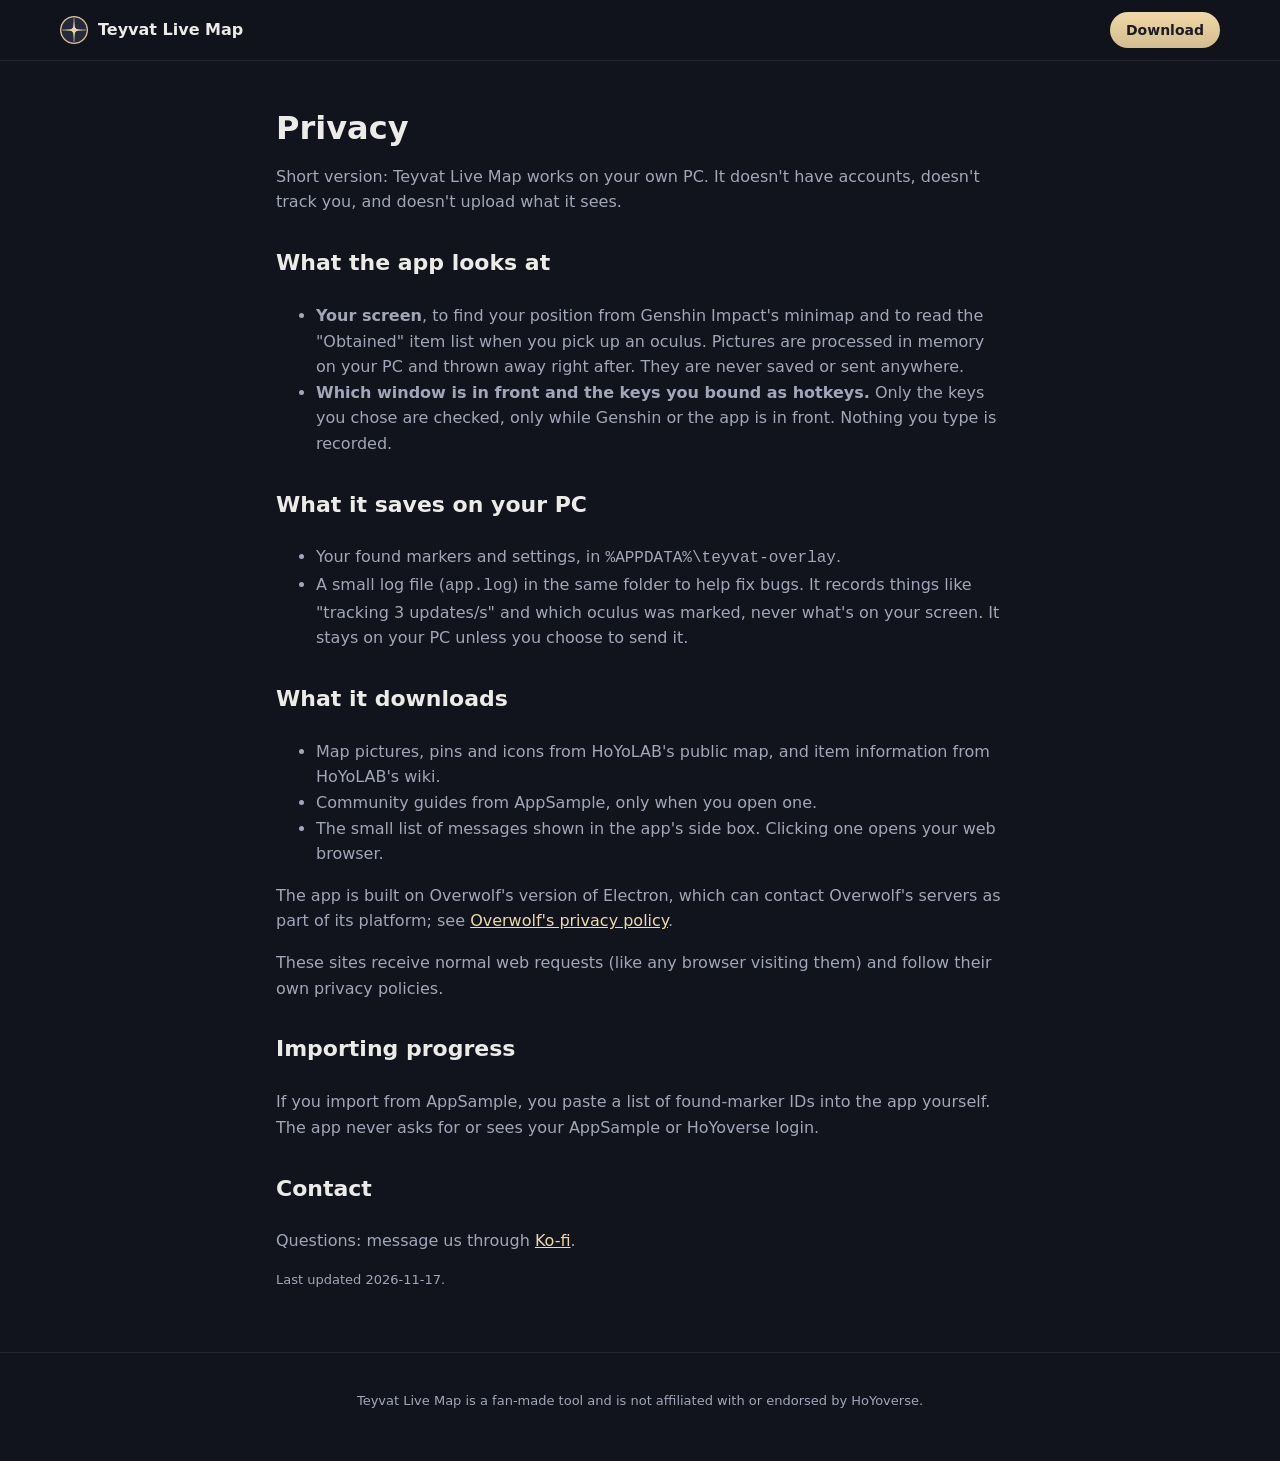
==== privacy.html @ 287334b7 "Website 2026-11-17T15:27" ====
<!doctype html>
<html lang="en">
<head>
<meta charset="utf-8">
<meta name="viewport" content="width=device-width, initial-scale=1">
<title>Privacy – Teyvat Live Map</title>
<meta name="description" content="What Teyvat Live Map, the free interactive Genshin Impact map overlay, does with your data: it reads your screen on your own PC only and uploads nothing.">
<link rel="canonical" href="https://gaminggouda.github.io/teyvat-live-map/privacy.html">
<link rel="icon" type="image/png" sizes="32x32" href="img/favicon-32.png">
<link rel="stylesheet" href="style.css">
<style>.doc { max-width: 760px; margin: 0 auto; padding: 48px 16px; } .doc p, .doc li { color: var(--muted); } .doc h2 { text-align: left; font-size: 22px; margin-top: 1.6em; }</style>
</head>
<body>
<header class="top">
  <a class="brand" href="./"><img src="img/icon-192.png" alt="" width="28" height="28"> Teyvat Live Map</a>
  <nav><a class="btn small" href="https://github.com/GamingGouda/teyvat-live-map/releases/latest/download/Teyvat-Live-Map-Setup.exe">Download</a></nav>
</header>
<main class="doc">
  <h1>Privacy</h1>
  <p>Short version: Teyvat Live Map works on your own PC. It doesn't have accounts, doesn't track you, and doesn't upload what it sees.</p>

  <h2>What the app looks at</h2>
  <ul>
    <li><b>Your screen</b>, to find your position from Genshin Impact's minimap and to read the "Obtained" item list when you pick up an oculus. Pictures are processed in memory on your PC and thrown away right after. They are never saved or sent anywhere.</li>
    <li><b>Which window is in front and the keys you bound as hotkeys.</b> Only the keys you chose are checked, only while Genshin or the app is in front. Nothing you type is recorded.</li>
  </ul>

  <h2>What it saves on your PC</h2>
  <ul>
    <li>Your found markers and settings, in <code>%APPDATA%\teyvat-overlay</code>.</li>
    <li>A small log file (<code>app.log</code>) in the same folder to help fix bugs. It records things like "tracking 3 updates/s" and which oculus was marked, never what's on your screen. It stays on your PC unless you choose to send it.</li>
  </ul>

  <h2>What it downloads</h2>
  <ul>
    <li>Map pictures, pins and icons from HoYoLAB's public map, and item information from HoYoLAB's wiki.</li>
    <li>Community guides from AppSample, only when you open one.</li>
    <li>The small list of messages shown in the app's side box. Clicking one opens your web browser.</li>
  </ul>
  <p>The app is built on Overwolf's version of Electron, which can contact Overwolf's servers as part of its platform; see <a href="https://www.overwolf.com/legal/privacy/">Overwolf's privacy policy</a>.</p>
  <p>These sites receive normal web requests (like any browser visiting them) and follow their own privacy policies.</p>

  <h2>Importing progress</h2>
  <p>If you import from AppSample, you paste a list of found-marker IDs into the app yourself. The app never asks for or sees your AppSample or HoYoverse login.</p>

  <h2>Contact</h2>
  <p>Questions: message us through <a href="https://ko-fi.com/goudahelp">Ko-fi</a>.</p>
  <p class="fine">Last updated 2026-11-17.</p>
</main>
<footer><p class="fine">Teyvat Live Map is a fan-made tool and is not affiliated with or endorsed by HoYoverse.</p></footer>
</body>
</html>
---- style.css ----
:root {
  --bg: #11131d; --panel: #1a1d2b; --card: #20243a; --line: rgba(255,255,255,.08);
  --text: #ecebe6; --muted: #a3a6b8; --gold: #d3bc8e; --gold-2: #f0d9a6; --accent: #6fcf97;
  color-scheme: dark;
}
* { box-sizing: border-box; }
html { scroll-behavior: smooth; }
body { margin: 0; background: var(--bg); color: var(--text); font: 16px/1.6 Inter, system-ui, -apple-system, Segoe UI, sans-serif; }
a { color: var(--gold-2); }
img { max-width: 100%; height: auto; display: block; }
h1, h2, h3 { line-height: 1.2; margin: 0 0 .5em; }
h2 { font-size: clamp(26px, 4vw, 36px); text-align: center; margin-bottom: 1.2em; }

.top { position: sticky; top: 0; z-index: 5; display: flex; align-items: center; justify-content: space-between; gap: 16px;
  padding: 12px max(16px, calc((100% - 1160px) / 2)); background: rgba(17,19,29,.85); backdrop-filter: blur(10px); border-bottom: 1px solid var(--line); }
.brand { display: flex; align-items: center; gap: 10px; color: var(--text); text-decoration: none; font-weight: 700; }
.brand img { border-radius: 8px; }
.top nav { display: flex; align-items: center; gap: 20px; }
.top nav a:not(.btn) { color: var(--muted); text-decoration: none; font-size: 14px; }
.top nav a:not(.btn):hover { color: var(--text); }

.btn { display: inline-block; padding: 13px 26px; border-radius: 999px; background: linear-gradient(180deg, var(--gold-2), var(--gold));
  color: #1a1c28; font-weight: 700; text-decoration: none; box-shadow: 0 8px 24px rgba(211,188,142,.25); transition: transform .15s; }
.btn:hover { transform: translateY(-1px); }
.btn.small { padding: 7px 16px; font-size: 14px; box-shadow: none; }
.btn.ghost { background: transparent; color: var(--text); border: 1px solid var(--line); box-shadow: none; }

main > section { padding: 72px max(16px, calc((100% - 1160px) / 2)); }

.hero { display: grid; grid-template-columns: 1fr 1.15fr; gap: 48px; align-items: center; padding-top: 56px !important;
  background: radial-gradient(ellipse at 70% 0%, rgba(211,188,142,.14), transparent 60%); }
.eyebrow { color: var(--gold); font-size: 13px; letter-spacing: .08em; text-transform: uppercase; margin: 0 0 12px; }
.hero h1 { font-size: clamp(34px, 5vw, 54px); letter-spacing: -.02em; }
.hero h1 span { color: var(--gold-2); }
.lead { color: var(--muted); font-size: 18px; max-width: 34em; }
.cta { display: flex; flex-wrap: wrap; gap: 12px; margin: 28px 0 14px; }
.fine { color: var(--muted); font-size: 13px; }
.hero-media img, .hero-media video { border-radius: 16px; border: 1px solid var(--line); box-shadow: 0 30px 80px rgba(0,0,0,.5); width: 100%; }

.grid { display: grid; grid-template-columns: repeat(4, 1fr); gap: 16px; }
.grid article { background: var(--panel); border: 1px solid var(--line); border-radius: 16px; padding: 22px; }
.grid h3 { font-size: 17px; color: var(--gold-2); }
.grid p { color: var(--muted); font-size: 15px; margin: 0; }

.shots { display: grid; grid-template-columns: 1fr 1fr 300px; gap: 20px; align-items: start; padding-top: 0 !important; }
.shots figure { margin: 0; }
.shots img { border-radius: 14px; border: 1px solid var(--line); }
.shots figcaption { color: var(--muted); font-size: 14px; margin-top: 8px; text-align: center; }

.how ol { max-width: 760px; margin: 0 auto; padding: 0; list-style: none; counter-reset: s; display: grid; gap: 14px; }
.how li { counter-increment: s; background: var(--panel); border: 1px solid var(--line); border-radius: 14px; padding: 18px 20px 18px 64px; position: relative; color: var(--muted); }
.how li::before { content: counter(s); position: absolute; left: 20px; top: 16px; width: 30px; height: 30px; border-radius: 50%;
  background: var(--gold); color: #1a1c28; font-weight: 700; display: grid; place-items: center; }
.how li b { color: var(--text); }
.note { max-width: 760px; margin: 22px auto 0; text-align: center; color: var(--muted); font-size: 14px; }

.faq { max-width: 820px; margin: 0 auto; }
.faq details { background: var(--panel); border: 1px solid var(--line); border-radius: 12px; padding: 4px 18px; margin-bottom: 10px; }
.faq summary { cursor: pointer; padding: 12px 0; font-weight: 600; }
.faq details p { color: var(--muted); margin: 0 0 14px; }

.final { text-align: center; background: radial-gradient(ellipse at 50% 100%, rgba(211,188,142,.12), transparent 60%); }

footer { text-align: center; padding: 32px 16px 48px; border-top: 1px solid var(--line); color: var(--muted); }
footer p { margin: 6px 0; }

@media (max-width: 960px) {
  .hero { grid-template-columns: 1fr; }
  .grid { grid-template-columns: 1fr 1fr; }
  .shots { grid-template-columns: 1fr; }
  .shots .small img { max-width: 300px; margin: 0 auto; }
}
@media (max-width: 600px) {
  .grid { grid-template-columns: 1fr; }
  .top nav a:not(.btn) { display: none; }
  main > section { padding-top: 48px; padding-bottom: 48px; }
}
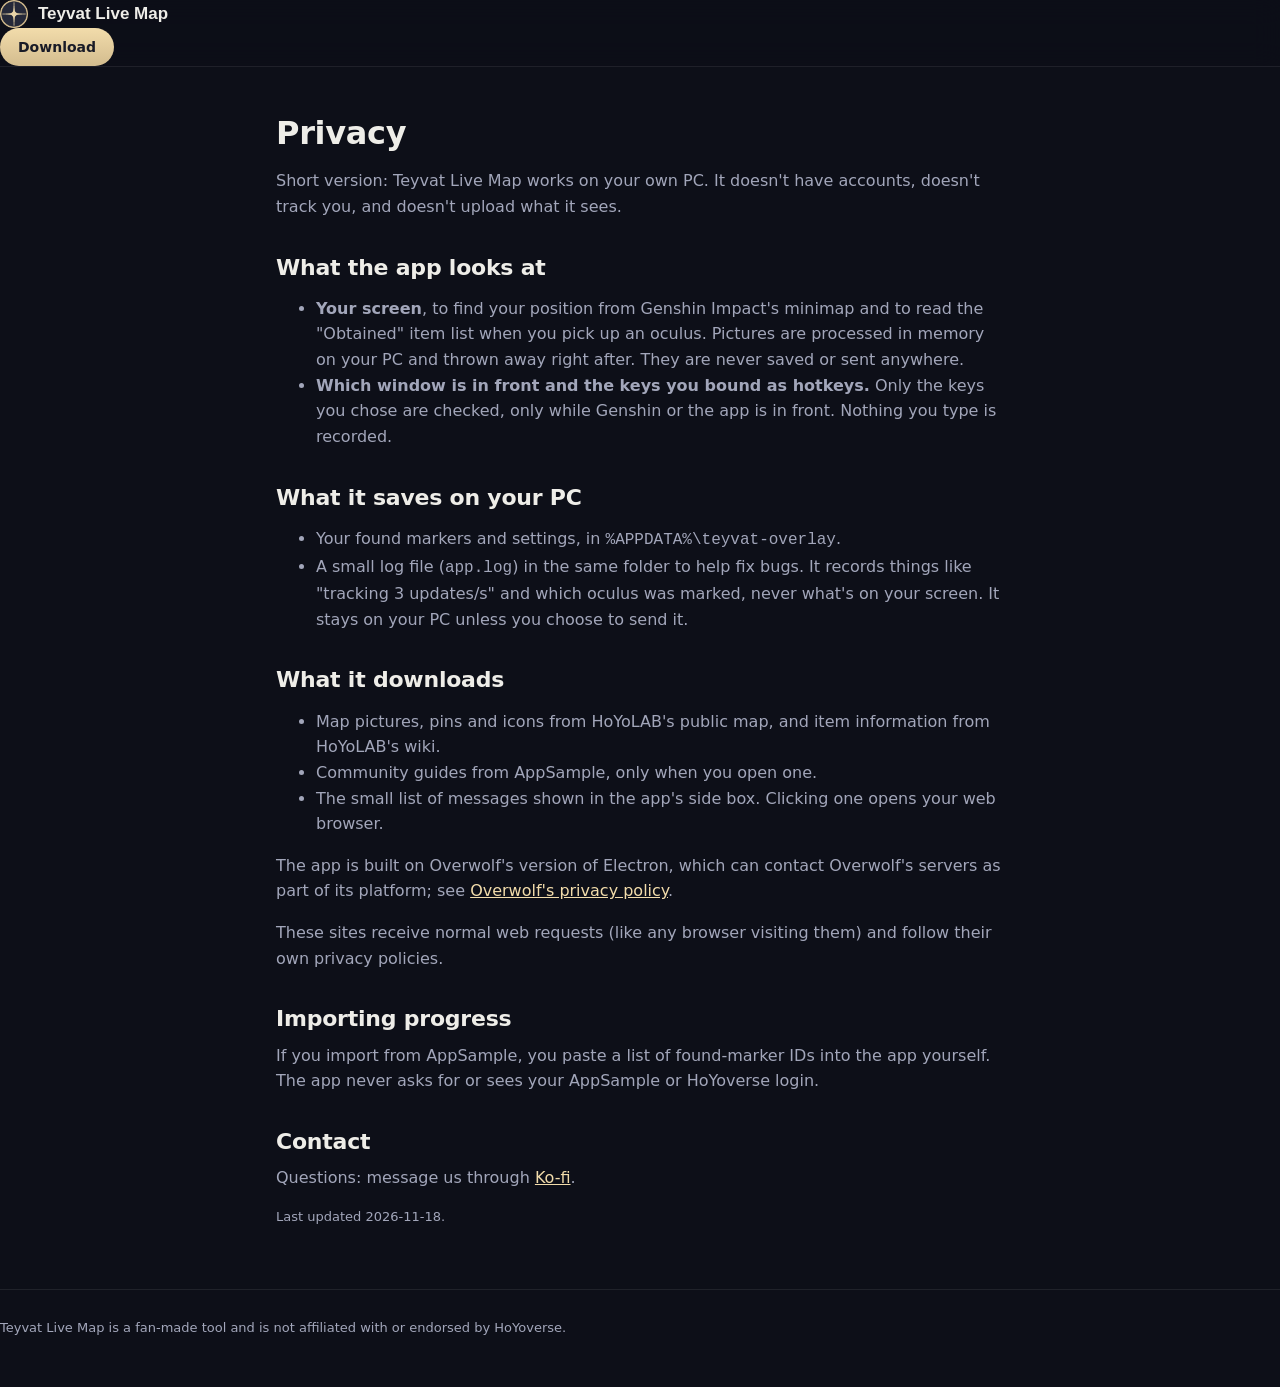
==== commit 8194a270: "Website 2026-11-18T00:06" ====
--- a/privacy.html
+++ b/privacy.html
@@ -45,7 +45,7 @@
 
   <h2>Contact</h2>
   <p>Questions: message us through <a href="https://ko-fi.com/goudahelp">Ko-fi</a>.</p>
-  <p class="fine">Last updated 2026-11-17.</p>
+  <p class="fine">Last updated 2026-11-18.</p>
 </main>
 <footer><p class="fine">Teyvat Live Map is a fan-made tool and is not affiliated with or endorsed by HoYoverse.</p></footer>
 </body>
--- a/style.css
+++ b/style.css
@@ -1,77 +1,180 @@
 :root {
-  --bg: #11131d; --panel: #1a1d2b; --card: #20243a; --line: rgba(255,255,255,.08);
-  --text: #ecebe6; --muted: #a3a6b8; --gold: #d3bc8e; --gold-2: #f0d9a6; --accent: #6fcf97;
+  --bg: #0d0f18; --bg-2: #121522; --panel: #171a2a; --card: #1c2033; --line: rgba(255,255,255,.08); --line-2: rgba(255,255,255,.14);
+  --text: #eeede8; --muted: #a2a6ba; --gold: #d3bc8e; --gold-2: #f2dcab; --anemo: #5fe3c8; --ok: #6fcf97;
+  --radius: 18px;
   color-scheme: dark;
 }
 * { box-sizing: border-box; }
 html { scroll-behavior: smooth; }
-body { margin: 0; background: var(--bg); color: var(--text); font: 16px/1.6 Inter, system-ui, -apple-system, Segoe UI, sans-serif; }
+body { margin: 0; background: var(--bg); color: var(--text); font: 16px/1.6 Inter, system-ui, -apple-system, "Segoe UI", sans-serif; overflow-x: hidden; }
 a { color: var(--gold-2); }
 img { max-width: 100%; height: auto; display: block; }
-h1, h2, h3 { line-height: 1.2; margin: 0 0 .5em; }
-h2 { font-size: clamp(26px, 4vw, 36px); text-align: center; margin-bottom: 1.2em; }
+h1, h2, h3 { font-family: Sora, Inter, system-ui, sans-serif; line-height: 1.15; margin: 0 0 .5em; letter-spacing: -.01em; }
+h2 { font-size: clamp(28px, 4vw, 42px); }
+h3 { font-size: 20px; }
+p { margin: 0 0 1em; }
+kbd { background: rgba(255,255,255,.1); border: 1px solid var(--line-2); border-bottom-width: 2px; border-radius: 6px; padding: 0 6px; font: 600 13px Inter, sans-serif; }
 
-.top { position: sticky; top: 0; z-index: 5; display: flex; align-items: center; justify-content: space-between; gap: 16px;
-  padding: 12px max(16px, calc((100% - 1160px) / 2)); background: rgba(17,19,29,.85); backdrop-filter: blur(10px); border-bottom: 1px solid var(--line); }
-.brand { display: flex; align-items: center; gap: 10px; color: var(--text); text-decoration: none; font-weight: 700; }
-.brand img { border-radius: 8px; }
-.top nav { display: flex; align-items: center; gap: 20px; }
-.top nav a:not(.btn) { color: var(--muted); text-decoration: none; font-size: 14px; }
+/* One container for every section: content width + side gutter. */
+.wrap { width: 100%; max-width: 1180px; margin: 0 auto; padding: 0 20px; }
+.wrap.narrow { max-width: 820px; }
+main > section { padding: 88px 0; position: relative; }
+.head { text-align: center; max-width: 720px; margin: 0 auto 48px; }
+.kicker { color: var(--gold); font-size: 13px; font-weight: 600; letter-spacing: .12em; text-transform: uppercase; margin-bottom: 10px; }
+
+.glow { position: absolute; pointer-events: none; z-index: 0; border-radius: 50%; filter: blur(90px); }
+.g1 { width: 720px; height: 520px; top: -160px; right: -120px; background: radial-gradient(circle, rgba(95,227,200,.18), rgba(211,188,142,.12) 50%, transparent 70%); }
+
+/* ---------- header ---------- */
+.top { position: sticky; top: 0; z-index: 20; background: rgba(13,15,24,.72); backdrop-filter: blur(14px); border-bottom: 1px solid var(--line); }
+.bar { display: flex; align-items: center; justify-content: space-between; gap: 16px; height: 64px; }
+.brand { display: flex; align-items: center; gap: 10px; color: var(--text); text-decoration: none; font: 700 17px Sora, Inter, sans-serif; white-space: nowrap; }
+.brand img { border-radius: 9px; }
+.top nav { display: flex; align-items: center; gap: 24px; }
+.top nav a:not(.btn) { color: var(--muted); text-decoration: none; font-size: 14px; font-weight: 500; }
 .top nav a:not(.btn):hover { color: var(--text); }
 
-.btn { display: inline-block; padding: 13px 26px; border-radius: 999px; background: linear-gradient(180deg, var(--gold-2), var(--gold));
-  color: #1a1c28; font-weight: 700; text-decoration: none; box-shadow: 0 8px 24px rgba(211,188,142,.25); transition: transform .15s; }
-.btn:hover { transform: translateY(-1px); }
-.btn.small { padding: 7px 16px; font-size: 14px; box-shadow: none; }
-.btn.ghost { background: transparent; color: var(--text); border: 1px solid var(--line); box-shadow: none; }
+/* ---------- buttons ---------- */
+.btn { display: inline-flex; align-items: center; gap: 10px; padding: 13px 24px; border-radius: 999px; font-weight: 700; text-decoration: none; white-space: nowrap;
+  background: linear-gradient(180deg, var(--gold-2), var(--gold)); color: #191b27; box-shadow: 0 10px 30px rgba(211,188,142,.28), inset 0 1px 0 rgba(255,255,255,.5);
+  transition: transform .15s, box-shadow .15s; }
+.btn:hover { transform: translateY(-2px); box-shadow: 0 14px 36px rgba(211,188,142,.38), inset 0 1px 0 rgba(255,255,255,.5); }
+.btn svg { width: 20px; height: 20px; fill: none; stroke: currentColor; stroke-width: 2.2; stroke-linecap: round; stroke-linejoin: round; }
+.btn.big { padding: 16px 28px; font-size: 17px; }
+.btn.small { padding: 8px 18px; font-size: 14px; box-shadow: none; }
+.btn.ghost { background: rgba(255,255,255,.04); color: var(--text); border: 1px solid var(--line-2); box-shadow: none; }
+.btn.ghost:hover { background: rgba(255,255,255,.08); }
+.cta { display: flex; flex-wrap: wrap; gap: 12px; margin: 30px 0 22px; }
+.cta.center { justify-content: center; }
+.fine { color: var(--muted); font-size: 13px; }
 
-main > section { padding: 72px max(16px, calc((100% - 1160px) / 2)); }
+/* ---------- hero ---------- */
+.hero { padding-top: 72px !important; overflow: hidden; }
+.hero-grid { display: grid; grid-template-columns: minmax(0, 1fr) minmax(0, 1.15fr); gap: 56px; align-items: center; position: relative; z-index: 1; }
+.pill { display: inline-flex; align-items: center; gap: 8px; padding: 6px 14px; border-radius: 999px; border: 1px solid var(--line-2); background: rgba(255,255,255,.04);
+  font-size: 13px; color: var(--muted); margin-bottom: 22px; }
+.dot { width: 8px; height: 8px; border-radius: 50%; background: var(--ok); box-shadow: 0 0 0 4px rgba(111,207,151,.18); }
+.hero h1 { font-size: clamp(38px, 5.4vw, 64px); letter-spacing: -.03em; }
+.hero h1 em { font-style: normal; background: linear-gradient(90deg, var(--gold-2), var(--anemo)); -webkit-background-clip: text; background-clip: text; color: transparent; }
+.lead { color: var(--muted); font-size: 18px; max-width: 32em; }
+.ticks { list-style: none; padding: 0; margin: 0; display: flex; flex-wrap: wrap; gap: 8px 20px; color: var(--muted); font-size: 14px; }
+.ticks li::before { content: "✓"; color: var(--ok); font-weight: 700; margin-right: 7px; }
+.hero-media { position: relative; padding: 0 0 40px 40px; }
+.frame { border-radius: var(--radius); padding: 6px; background: linear-gradient(140deg, rgba(242,220,171,.5), rgba(95,227,200,.25) 40%, rgba(255,255,255,.06));
+  box-shadow: 0 40px 100px rgba(0,0,0,.6); transform: perspective(1400px) rotateY(-6deg) rotateX(2deg); }
+.frame img, .frame video { border-radius: 13px; width: 100%; }
+.float-mini { position: absolute; left: 0; bottom: 0; margin: 0; width: 34%; max-width: 210px; filter: drop-shadow(0 20px 40px rgba(0,0,0,.65));
+  animation: bob 6s ease-in-out infinite; }
+.float-mini img { border-radius: 14px; }
+@keyframes bob { 50% { transform: translateY(-10px); } }
 
-.hero { display: grid; grid-template-columns: 1fr 1.15fr; gap: 48px; align-items: center; padding-top: 56px !important;
-  background: radial-gradient(ellipse at 70% 0%, rgba(211,188,142,.14), transparent 60%); }
-.eyebrow { color: var(--gold); font-size: 13px; letter-spacing: .08em; text-transform: uppercase; margin: 0 0 12px; }
-.hero h1 { font-size: clamp(34px, 5vw, 54px); letter-spacing: -.02em; }
-.hero h1 span { color: var(--gold-2); }
-.lead { color: var(--muted); font-size: 18px; max-width: 34em; }
-.cta { display: flex; flex-wrap: wrap; gap: 12px; margin: 28px 0 14px; }
-.fine { color: var(--muted); font-size: 13px; }
-.hero-media img, .hero-media video { border-radius: 16px; border: 1px solid var(--line); box-shadow: 0 30px 80px rgba(0,0,0,.5); width: 100%; }
+/* ---------- strip ---------- */
+.strip { padding: 0 !important; }
+.strip-grid { display: grid; grid-template-columns: repeat(4, 1fr); border: 1px solid var(--line); border-radius: var(--radius); background: var(--bg-2); padding: 0; }
+.strip-grid div { padding: 24px; text-align: center; display: flex; flex-direction: column; gap: 4px; }
+.strip-grid div + div { border-left: 1px solid var(--line); }
+.strip-grid b { font: 700 28px Sora, Inter, sans-serif; color: var(--gold-2); }
+.strip-grid span { color: var(--muted); font-size: 14px; }
 
-.grid { display: grid; grid-template-columns: repeat(4, 1fr); gap: 16px; }
-.grid article { background: var(--panel); border: 1px solid var(--line); border-radius: 16px; padding: 22px; }
-.grid h3 { font-size: 17px; color: var(--gold-2); }
+/* ---------- feature rows ---------- */
+.row { display: grid; grid-template-columns: minmax(0, 1fr) minmax(0, 1.1fr); gap: 64px; align-items: center; padding: 40px 0; }
+.row.flip .copy { order: 2; }
+.copy h3 { font-size: clamp(24px, 3vw, 32px); }
+.copy > p:not(.kicker) { color: var(--muted); font-size: 17px; }
+.list { list-style: none; padding: 0; margin: 18px 0 0; display: grid; gap: 10px; }
+.list li { padding-left: 30px; position: relative; }
+.list li::before { content: ""; position: absolute; left: 0; top: 4px; width: 18px; height: 18px; border-radius: 50%;
+  background: rgba(111,207,151,.15) url("data:image/svg+xml,%3Csvg xmlns='http://www.w3.org/2000/svg' viewBox='0 0 24 24' fill='none' stroke='%236fcf97' stroke-width='3' stroke-linecap='round' stroke-linejoin='round'%3E%3Cpath d='m6 12 4 4 8-8'/%3E%3C/svg%3E") center / 12px no-repeat; }
+.media { border-radius: var(--radius); border: 1px solid var(--line); background: var(--panel); overflow: hidden; position: relative; min-height: 320px;
+  display: grid; place-items: center; box-shadow: 0 30px 70px rgba(0,0,0,.45); }
+.media.shot { padding: 0; }
+.media.shot img { width: 100%; }
+.media.shot.narrow { padding: 40px; background: radial-gradient(circle at 50% 30%, rgba(95,227,200,.12), transparent 70%), var(--panel); }
+.media.shot.narrow img { max-width: 380px; border-radius: 14px; box-shadow: 0 20px 50px rgba(0,0,0,.55); }
+.media.game { padding: 36px; }
+.game-bg { position: absolute; inset: 0; background: url("img/app-map.jpg") center / cover; filter: blur(3px) saturate(1.2) brightness(.55); transform: scale(1.1); }
+.media.game .mini { position: relative; width: 260px; border-radius: 16px; box-shadow: 0 24px 60px rgba(0,0,0,.6); }
+
+/* Obtained -> marked demo */
+.demo { grid-auto-flow: column; gap: 22px; padding: 40px 28px; background: radial-gradient(circle at 30% 50%, rgba(95,227,200,.1), transparent 60%), var(--panel); }
+.obtained { background: linear-gradient(90deg, rgba(0,0,0,.55), rgba(0,0,0,0)); padding: 14px 40px 14px 16px; border-radius: 8px; font-size: 15px; }
+.ob-title { color: #f6efe0; font-weight: 600; margin: 0 0 8px; }
+.ob-row { display: flex; align-items: center; gap: 10px; margin: 6px 0; color: #fff; animation: slidein 4s ease-out infinite; }
+.ob-row.dim { color: #d9d9d9; animation-delay: .15s; }
+.ob-row small { color: #c9c9c9; font-size: 13px; }
+.ob-ico { width: 26px; height: 26px; border-radius: 50%; background: radial-gradient(circle at 40% 35%, #c4fff2, var(--anemo) 45%, #1d7d6c); box-shadow: 0 0 12px rgba(95,227,200,.7); flex: none; }
+.ob-ico.exp { background: radial-gradient(circle at 40% 35%, #fff2c6, #e7b75a 55%, #8a5f17); box-shadow: none; }
+.arrow { font-size: 28px; color: var(--gold); animation: pulse 4s ease-in-out infinite; }
+.marked { display: flex; flex-direction: column; align-items: center; gap: 4px; padding: 18px 22px; border-radius: 14px; border: 1px solid rgba(111,207,151,.35);
+  background: rgba(111,207,151,.08); animation: pop 4s ease-out infinite; }
+.marked small { color: var(--muted); }
+.check { width: 40px; height: 40px; border-radius: 50%; display: grid; place-items: center; background: var(--ok); color: #0f2a1b; font-weight: 800; font-size: 20px; }
+@keyframes slidein { 0% { opacity: .3; transform: translateX(-10px); } 10%, 90% { opacity: 1; transform: none; } 100% { opacity: .3; } }
+@keyframes pulse { 0%, 25% { opacity: .2; } 40%, 90% { opacity: 1; } 100% { opacity: .2; } }
+@keyframes pop { 0%, 35% { opacity: .3; transform: scale(.92); filter: grayscale(1); } 45%, 90% { opacity: 1; transform: none; filter: none; } 100% { opacity: .3; filter: grayscale(1); } }
+
+/* ---------- cards ---------- */
+.cards { background: linear-gradient(180deg, transparent, var(--bg-2) 30%, var(--bg-2) 70%, transparent); }
+.grid { display: grid; grid-template-columns: repeat(3, minmax(0, 1fr)); gap: 18px; }
+.grid article { background: var(--card); border: 1px solid var(--line); border-radius: var(--radius); padding: 26px; transition: border-color .2s, transform .2s; }
+.grid article:hover { border-color: rgba(211,188,142,.35); transform: translateY(-3px); }
+.grid h3 { font-size: 18px; margin-top: 14px; }
 .grid p { color: var(--muted); font-size: 15px; margin: 0; }
+.ico { width: 44px; height: 44px; border-radius: 12px; display: grid; place-items: center; background: rgba(211,188,142,.12); border: 1px solid rgba(211,188,142,.25); }
+.ico svg { width: 22px; height: 22px; fill: none; stroke: var(--gold-2); stroke-width: 2; stroke-linecap: round; stroke-linejoin: round; }
 
-.shots { display: grid; grid-template-columns: 1fr 1fr 300px; gap: 20px; align-items: start; padding-top: 0 !important; }
-.shots figure { margin: 0; }
-.shots img { border-radius: 14px; border: 1px solid var(--line); }
-.shots figcaption { color: var(--muted); font-size: 14px; margin-top: 8px; text-align: center; }
+/* ---------- steps ---------- */
+.steps { list-style: none; padding: 0; margin: 0; display: grid; grid-template-columns: repeat(3, minmax(0, 1fr)); gap: 18px; counter-reset: none; }
+.steps li { background: var(--panel); border: 1px solid var(--line); border-radius: var(--radius); padding: 28px; }
+.steps li > span { display: grid; place-items: center; width: 40px; height: 40px; border-radius: 50%; margin-bottom: 16px;
+  background: linear-gradient(180deg, var(--gold-2), var(--gold)); color: #191b27; font: 700 18px Sora, sans-serif; }
+.steps h3 { font-size: 19px; }
+.steps p { color: var(--muted); margin: 0; }
+.note { text-align: center; color: var(--muted); font-size: 14px; max-width: 640px; margin: 32px auto 0; }
 
-.how ol { max-width: 760px; margin: 0 auto; padding: 0; list-style: none; counter-reset: s; display: grid; gap: 14px; }
-.how li { counter-increment: s; background: var(--panel); border: 1px solid var(--line); border-radius: 14px; padding: 18px 20px 18px 64px; position: relative; color: var(--muted); }
-.how li::before { content: counter(s); position: absolute; left: 20px; top: 16px; width: 30px; height: 30px; border-radius: 50%;
-  background: var(--gold); color: #1a1c28; font-weight: 700; display: grid; place-items: center; }
-.how li b { color: var(--text); }
-.note { max-width: 760px; margin: 22px auto 0; text-align: center; color: var(--muted); font-size: 14px; }
+/* ---------- faq ---------- */
+.faq details { background: var(--panel); border: 1px solid var(--line); border-radius: 14px; margin-bottom: 10px; transition: border-color .2s; }
+.faq details[open] { border-color: rgba(211,188,142,.3); }
+.faq summary { cursor: pointer; list-style: none; padding: 18px 56px 18px 22px; font-weight: 600; position: relative; }
+.faq summary::-webkit-details-marker { display: none; }
+.faq summary::after { content: "+"; position: absolute; right: 22px; top: 50%; transform: translateY(-50%); font-size: 22px; color: var(--gold); transition: transform .2s; }
+.faq details[open] summary::after { transform: translateY(-50%) rotate(45deg); }
+.faq details p { color: var(--muted); margin: 0; padding: 0 22px 20px; }
 
-.faq { max-width: 820px; margin: 0 auto; }
-.faq details { background: var(--panel); border: 1px solid var(--line); border-radius: 12px; padding: 4px 18px; margin-bottom: 10px; }
-.faq summary { cursor: pointer; padding: 12px 0; font-weight: 600; }
-.faq details p { color: var(--muted); margin: 0 0 14px; }
+/* ---------- final ---------- */
+.final-card { text-align: center; max-width: 900px; padding: 64px 24px; border-radius: 28px; border: 1px solid var(--line-2);
+  background: radial-gradient(ellipse at 50% 0%, rgba(211,188,142,.18), transparent 60%), radial-gradient(ellipse at 50% 120%, rgba(95,227,200,.12), transparent 60%), var(--panel); }
+.final-card img { margin: 0 auto 18px; border-radius: 16px; }
+.final-card > p:not(.fine) { color: var(--muted); font-size: 17px; }
 
-.final { text-align: center; background: radial-gradient(ellipse at 50% 100%, rgba(211,188,142,.12), transparent 60%); }
+footer { border-top: 1px solid var(--line); padding: 28px 0 40px; color: var(--muted); }
+.foot { display: flex; align-items: center; justify-content: space-between; gap: 16px; flex-wrap: wrap; }
+.foot p { margin: 0; }
+.foot a:not(.brand) { color: var(--muted); }
+.legal { text-align: center; margin: 18px auto 0; padding: 0 20px; }
 
-footer { text-align: center; padding: 32px 16px 48px; border-top: 1px solid var(--line); color: var(--muted); }
-footer p { margin: 6px 0; }
+@media (prefers-reduced-motion: reduce) { *, *::before, *::after { animation: none !important; transition: none !important; } }
 
-@media (max-width: 960px) {
-  .hero { grid-template-columns: 1fr; }
-  .grid { grid-template-columns: 1fr 1fr; }
-  .shots { grid-template-columns: 1fr; }
-  .shots .small img { max-width: 300px; margin: 0 auto; }
+/* ---------- smaller screens ---------- */
+@media (max-width: 980px) {
+  .hero-grid, .row { grid-template-columns: minmax(0, 1fr); gap: 36px; }
+  .row.flip .copy { order: 0; }
+  .frame { transform: none; }
+  .grid, .steps { grid-template-columns: repeat(2, minmax(0, 1fr)); }
+  .strip-grid { grid-template-columns: repeat(2, 1fr); }
+  .strip-grid div:nth-child(3) { border-left: 0; }
+  .strip-grid div:nth-child(n+3) { border-top: 1px solid var(--line); }
 }
-@media (max-width: 600px) {
-  .grid { grid-template-columns: 1fr; }
+@media (max-width: 620px) {
+  main > section { padding: 60px 0; }
+  .wrap { padding: 0 16px; }
   .top nav a:not(.btn) { display: none; }
-  main > section { padding-top: 48px; padding-bottom: 48px; }
+  .grid, .steps { grid-template-columns: minmax(0, 1fr); }
+  .hero-media { padding: 0 0 30px 24px; }
+  .btn.big { width: 100%; justify-content: center; }
+  .demo { grid-auto-flow: row; justify-items: center; }
+  .arrow { transform: rotate(90deg); }
+  .media.game { padding: 24px; }
+  .media.game .mini { width: 210px; }
+  .media.shot.narrow { padding: 20px; }
 }
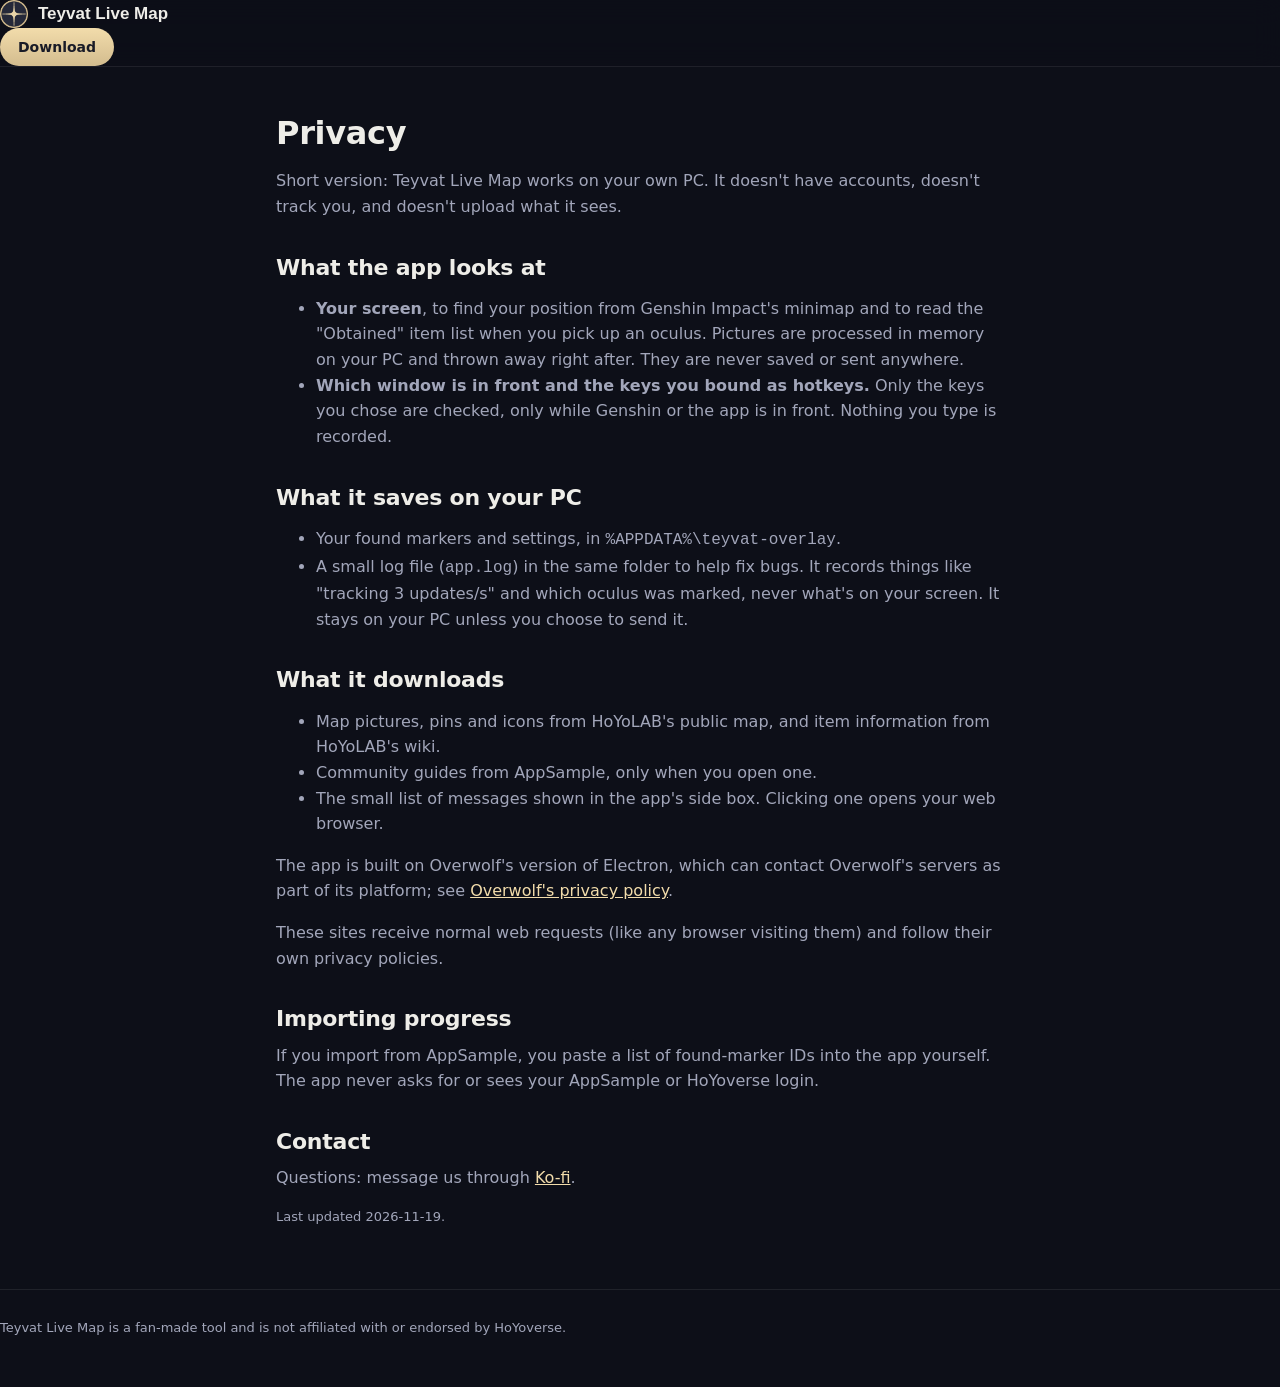
==== commit 70378f21: "Website 2026-11-19T15:32" ====
--- a/privacy.html
+++ b/privacy.html
@@ -45,7 +45,7 @@
 
   <h2>Contact</h2>
   <p>Questions: message us through <a href="https://ko-fi.com/goudahelp">Ko-fi</a>.</p>
-  <p class="fine">Last updated 2026-11-18.</p>
+  <p class="fine">Last updated 2026-11-19.</p>
 </main>
 <footer><p class="fine">Teyvat Live Map is a fan-made tool and is not affiliated with or endorsed by HoYoverse.</p></footer>
 </body>
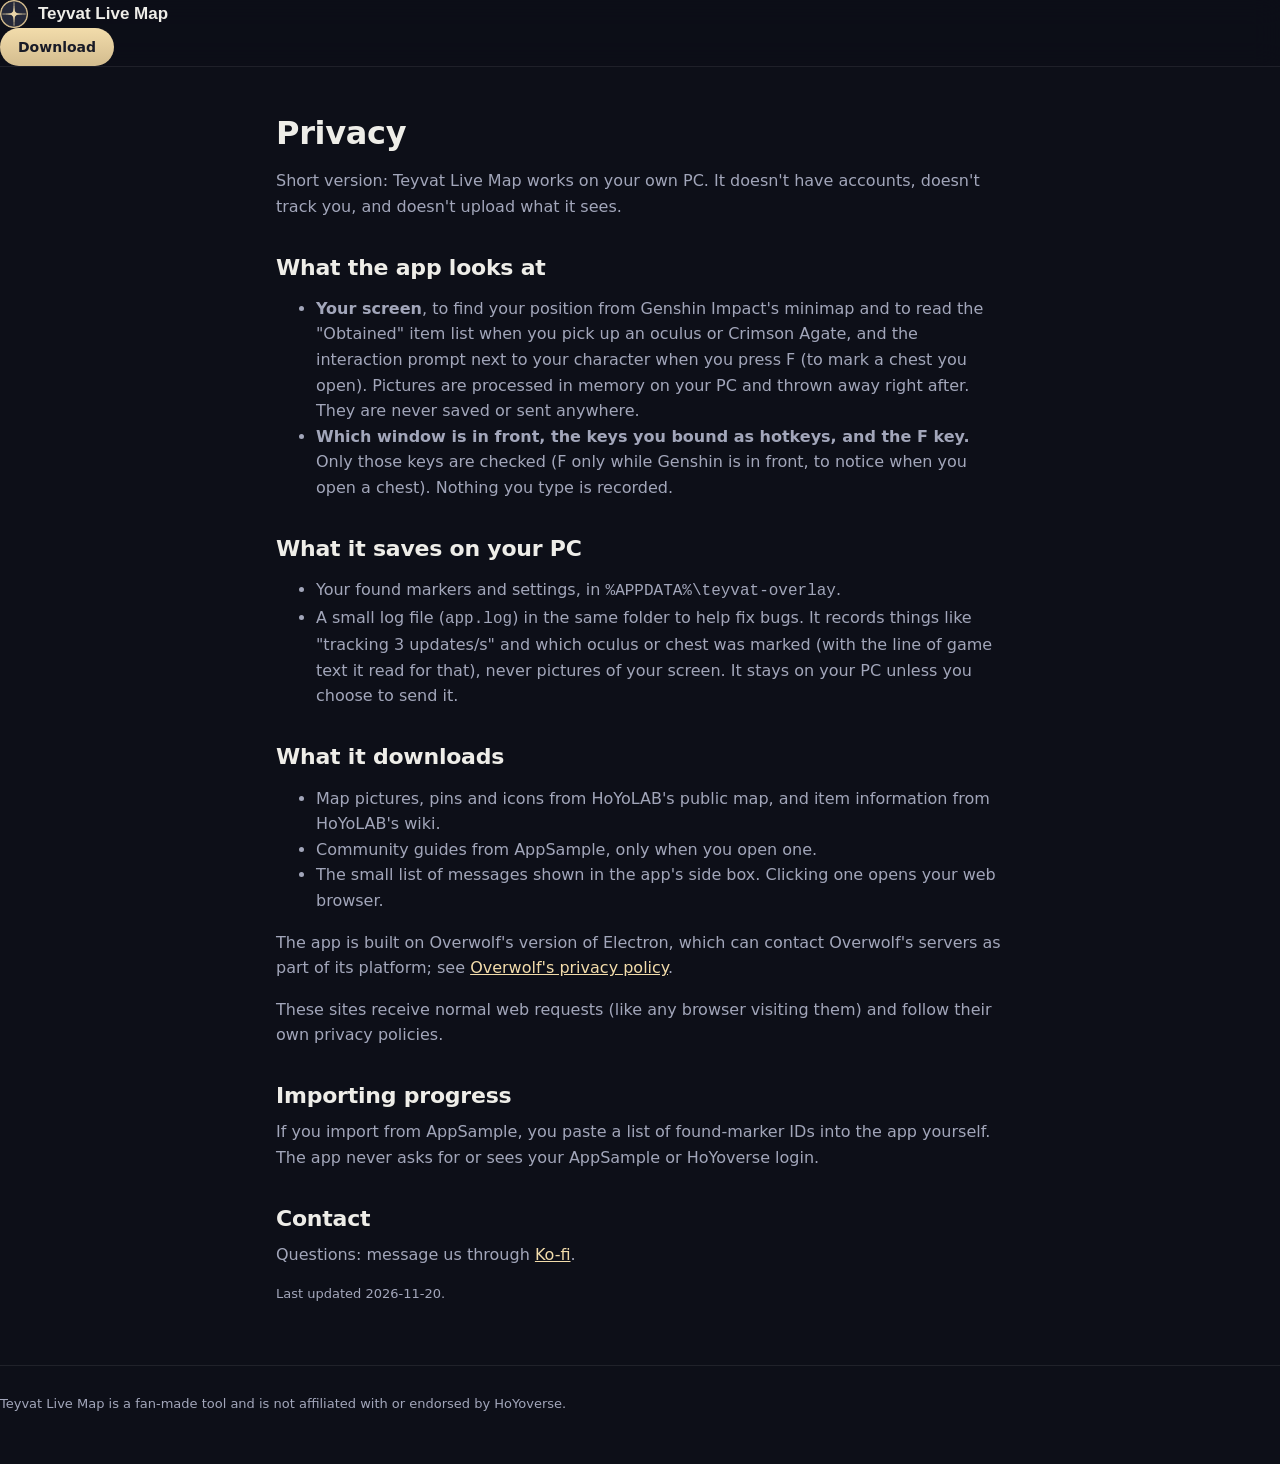
==== commit 0bac01c5: "Website 2026-11-20T21:05" ====
--- a/privacy.html
+++ b/privacy.html
@@ -21,14 +21,14 @@
 
   <h2>What the app looks at</h2>
   <ul>
-    <li><b>Your screen</b>, to find your position from Genshin Impact's minimap and to read the "Obtained" item list when you pick up an oculus. Pictures are processed in memory on your PC and thrown away right after. They are never saved or sent anywhere.</li>
-    <li><b>Which window is in front and the keys you bound as hotkeys.</b> Only the keys you chose are checked, only while Genshin or the app is in front. Nothing you type is recorded.</li>
+    <li><b>Your screen</b>, to find your position from Genshin Impact's minimap and to read the "Obtained" item list when you pick up an oculus or Crimson Agate, and the interaction prompt next to your character when you press F (to mark a chest you open). Pictures are processed in memory on your PC and thrown away right after. They are never saved or sent anywhere.</li>
+    <li><b>Which window is in front, the keys you bound as hotkeys, and the F key.</b> Only those keys are checked (F only while Genshin is in front, to notice when you open a chest). Nothing you type is recorded.</li>
   </ul>
 
   <h2>What it saves on your PC</h2>
   <ul>
     <li>Your found markers and settings, in <code>%APPDATA%\teyvat-overlay</code>.</li>
-    <li>A small log file (<code>app.log</code>) in the same folder to help fix bugs. It records things like "tracking 3 updates/s" and which oculus was marked, never what's on your screen. It stays on your PC unless you choose to send it.</li>
+    <li>A small log file (<code>app.log</code>) in the same folder to help fix bugs. It records things like "tracking 3 updates/s" and which oculus or chest was marked (with the line of game text it read for that), never pictures of your screen. It stays on your PC unless you choose to send it.</li>
   </ul>
 
   <h2>What it downloads</h2>
@@ -45,7 +45,7 @@
 
   <h2>Contact</h2>
   <p>Questions: message us through <a href="https://ko-fi.com/goudahelp">Ko-fi</a>.</p>
-  <p class="fine">Last updated 2026-11-19.</p>
+  <p class="fine">Last updated 2026-11-20.</p>
 </main>
 <footer><p class="fine">Teyvat Live Map is a fan-made tool and is not affiliated with or endorsed by HoYoverse.</p></footer>
 </body>
